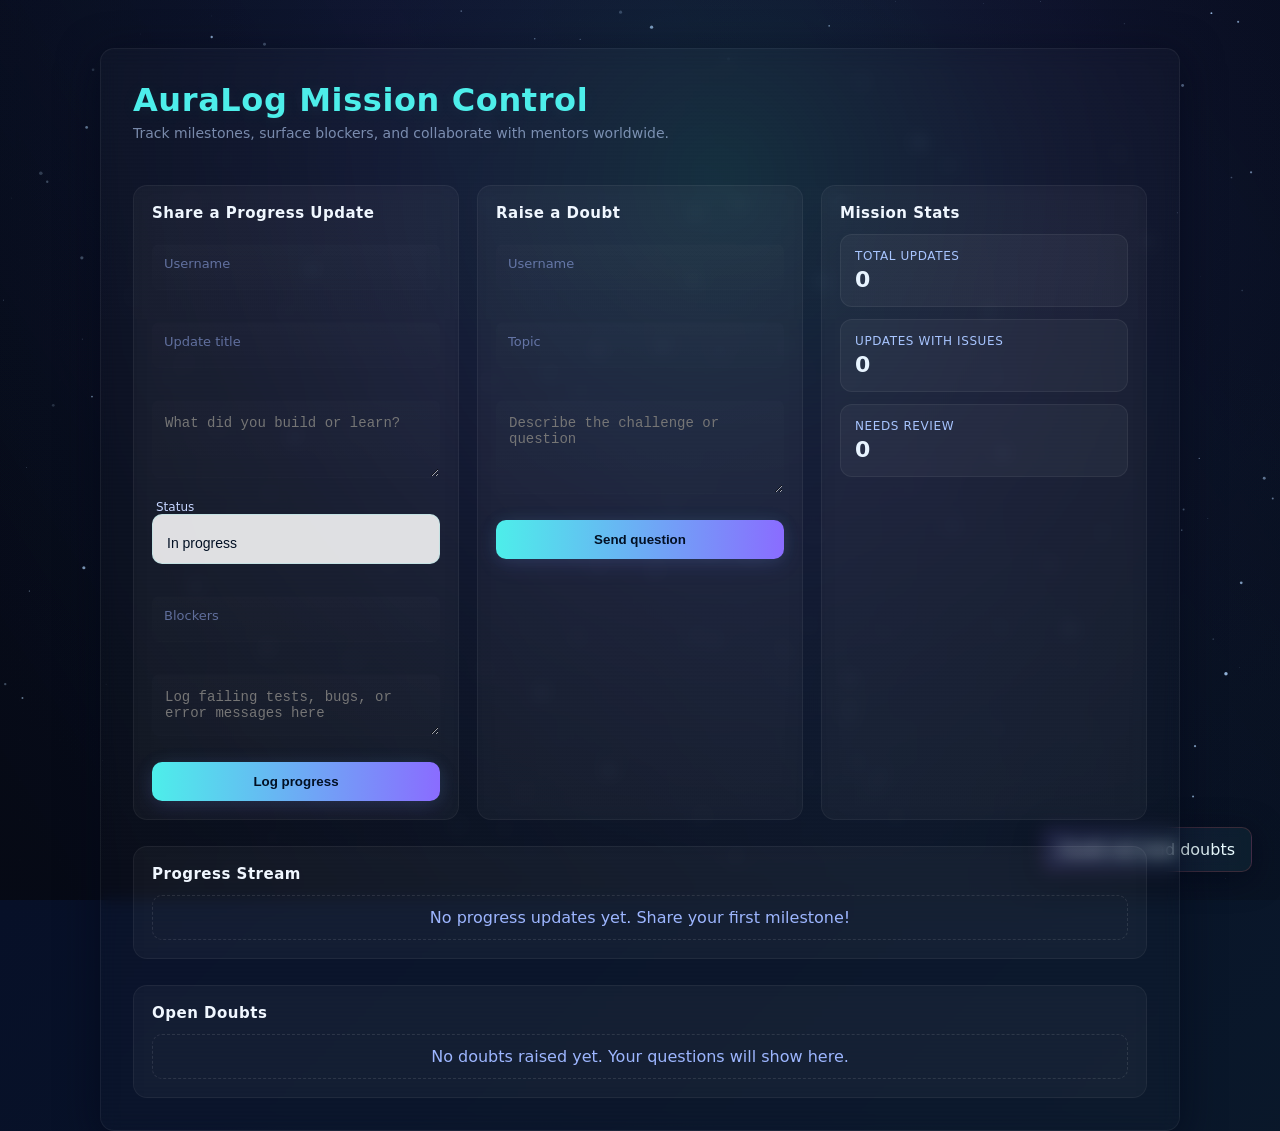
==== dashboard.html @ 6a3b9b55 "Initial commit" ====
<!doctype html>
<html lang="en">
  <head>
  <meta charset="utf-8" />
  <meta name="viewport" content="width=device-width,initial-scale=1" />
  <meta name="application-name" content="AuraLog" />
  <meta name="description" content="AuraLog Mission Control keeps global teams aligned with live progress tracking, blockers, and doubt resolution." />
  <meta name="keywords" content="AuraLog, mission control, project tracker, team dashboard, progress updates" />
  <link rel="canonical" href="https://auralog.com/dashboard" />
  <meta property="og:title" content="AuraLog Mission Control" />
  <meta property="og:description" content="AuraLog Mission Control keeps global teams aligned with live progress, blockers, and doubts." />
  <meta property="og:type" content="website" />
  <meta property="og:url" content="https://auralog.com/dashboard" />
  <meta property="og:image" content="https://auralog.com/static/auralog-og.png" />
  <meta name="twitter:card" content="summary_large_image" />
  <meta name="twitter:title" content="AuraLog Mission Control" />
  <meta name="twitter:description" content="AuraLog keeps global teams in sync with live progress tracking and doubt resolution." />
  <meta name="twitter:image" content="https://auralog.com/static/auralog-og.png" />
  <title>AuraLog Mission Control</title>
    <link rel="stylesheet" href="static/css/style.css">
  </head>
  <body class="dashboard-page">
    <div class="bg">
      <canvas id="nebula"></canvas>
      <div class="grid"></div>
    </div>

    <main class="card dashboard">
      <header class="card-header">
        <h1>AuraLog Mission Control</h1>
        <p class="subtitle">Track milestones, surface blockers, and collaborate with mentors worldwide.</p>
      </header>

      <section class="dashboard-grid">
        <section class="panel">
          <h2>Share a Progress Update</h2>
          <form id="progressForm" autocomplete="off">
            <div class="row">
              <label class="field">
                <input name="username" type="text" placeholder=" " required />
                <span class="label">Username</span>
                <span class="bar"></span>
              </label>
              <label class="field">
                <input name="title" type="text" placeholder=" " required />
                <span class="label">Update title</span>
                <span class="bar"></span>
              </label>
            </div>
            <label class="field wide">
              <textarea name="summary" rows="3" placeholder="What did you build or learn?" required></textarea>
            </label>
            <div class="row">
              <label class="field">
                <select name="status">
                  <option value="in-progress">In progress</option>
                  <option value="needs-review">Needs review</option>
                  <option value="blocked">Blocked</option>
                  <option value="complete">Complete</option>
                </select>
                <span class="label small">Status</span>
              </label>
              <label class="field">
                <input name="blockers" type="text" placeholder=" " />
                <span class="label">Blockers</span>
                <span class="bar"></span>
              </label>
            </div>
            <label class="field wide">
              <textarea name="errors" rows="2" placeholder="Log failing tests, bugs, or error messages here"></textarea>
            </label>
            <button type="submit" class="btn-neon">Log progress</button>
          </form>
        </section>

        <section class="panel">
          <h2>Raise a Doubt</h2>
          <form id="doubtForm" autocomplete="off">
            <label class="field wide">
              <input name="username" type="text" placeholder=" " required />
              <span class="label">Username</span>
              <span class="bar"></span>
            </label>
            <label class="field wide">
              <input name="topic" type="text" placeholder=" " required />
              <span class="label">Topic</span>
              <span class="bar"></span>
            </label>
            <label class="field wide">
              <textarea name="question" rows="4" placeholder="Describe the challenge or question" required></textarea>
            </label>
            <button type="submit" class="btn-neon">Send question</button>
          </form>
        </section>

        <section class="panel">
          <h2>Mission Stats</h2>
          <div id="progressStats" class="stats-grid"></div>
        </section>
      </section>

      <section class="panel">
        <h2>Progress Stream</h2>
        <div id="progressFeed" class="feed"></div>
      </section>

      <section class="panel">
        <h2>Open Doubts</h2>
        <div id="doubtFeed" class="feed"></div>
      </section>
    </main>

    <div id="dashToast" class="toast hidden"></div>

    <script src="static/js/app.js"></script>
    <script src="static/js/dashboard.js"></script>
  </body>
</html>
---- static/css/style.css ----
/* AuraLog neon + glass style */
:root{
  --bg1:#071028;
  --bg2:#0b1b2b;
  --neon:#4deeea;
  --accent:#8a6cff;
  --glass: rgba(255,255,255,0.06);
  --glass-2: rgba(255,255,255,0.03);
}
*{box-sizing:border-box}
html,body{height:100%;margin:0;font-family:Inter,ui-sans-serif,system-ui,-apple-system,"Segoe UI",Roboto,'Helvetica Neue',Arial}
body{
  background:linear-gradient(135deg,var(--bg1),var(--bg2));
  color:#dbeafe;
  display:flex;align-items:center;justify-content:center;padding:40px;
  overflow:hidden
}
body.dashboard-page{justify-content:flex-start;align-items:flex-start;overflow:auto;padding:48px 32px;min-height:100vh}
.dashboard-page .card{margin:auto}
#animated-gradient{
  position:fixed;inset:0;z-index:0;pointer-events:none;mix-blend-mode:screen;opacity:0.7;
  background: radial-gradient(ellipse at 20% 20%, rgba(138,108,255,0.12), transparent 10%), radial-gradient(ellipse at 80% 75%, rgba(78,238,234,0.08), transparent 10%);
  animation: gradientShift 12s linear infinite;
}
.bg{position:fixed;inset:0;z-index:0;pointer-events:none}
#nebula{width:100%;height:100%;display:block}
.grid{position:absolute;inset:0;background-image:radial-gradient(rgba(255,255,255,0.02) 1px, transparent 1px);background-size:40px 40px;mix-blend-mode:overlay;opacity:0.12}

.card{position:relative;z-index:2;backdrop-filter: blur(8px);background:linear-gradient(180deg,rgba(255,255,255,0.02),rgba(255,255,255,0.01));border:1px solid rgba(255,255,255,0.06);padding:28px;border-radius:14px;max-width:820px;width:100%;box-shadow:0 10px 40px rgba(2,6,23,0.6)}
.card{transition:transform .18s ease, box-shadow .18s ease}
.card.tilt{transform: perspective(900px) rotateX(var(--rx,0deg)) rotateY(var(--ry,0deg)) translateZ(6px); box-shadow: 0 24px 60px rgba(6,10,30,0.7)}
.card-header{margin-bottom:18px}
.card-header h1{margin:0;font-size:28px;letter-spacing:0.6px;color:var(--neon);text-shadow:0 2px 18px rgba(78,238,234,0.07)}
.subtitle{margin:6px 0 0;color:#bcd6ff9a;font-size:13px}

.form{display:block}
.row{display:flex;gap:12px}
.field{position:relative;flex:1;margin:10px 0}
.field.wide{width:100%}
.field input,.field textarea,.field select{width:100%;padding:14px 12px;border-radius:8px;border:1px solid transparent;background:linear-gradient(180deg,rgba(255,255,255,0.01),rgba(255,255,255,0.005));color:inherit;outline:none;font-size:14px}
.field select{appearance:none;padding:20px 14px 12px;border:1px solid rgba(78,238,234,0.18);background:#ffffffdd;color:#021024;border-radius:10px;transition:box-shadow .2s ease,border-color .2s ease;padding-right:40px}
.field select:focus{background:#fff;border-color:rgba(138,108,255,0.55);box-shadow:0 0 0 3px rgba(138,108,255,0.18);color:#021024}
.field select option{color:#021024;background:#fff}
.field .label.small{top:-14px;left:4px;font-size:12px;color:#c6d5ff;transform:none}
.field .label{position:absolute;left:12px;top:12px;pointer-events:none;transform-origin:left top;transition:all .18s cubic-bezier(.2,.9,.2,1);color:#9fb6ff86;font-size:13px}
.field input:focus+.label,.field input:not(:placeholder-shown)+.label,.field textarea:focus+.label,.field textarea:not(:placeholder-shown)+.label{transform:translateY(-18px) scale(.86);color:var(--accent)}
.field .bar{position:absolute;left:0;right:0;bottom:6px;height:2px;background:linear-gradient(90deg,var(--neon),var(--accent));opacity:0;transform:scaleX(0);transition:all .28s}
.field input:focus~.bar,.field textarea:focus~.bar{opacity:1;transform:scaleX(1)}

.checkbox{display:flex;gap:10px;align-items:center;color:#bcd6ffb3}
.checkbox-group{display:flex;flex-direction:column;gap:6px}
.actions{display:flex;align-items:flex-start;justify-content:space-between;margin-top:12px;gap:18px}
.actions .btn-neon{min-width:138px;margin-left:auto}
.btn-neon{background:linear-gradient(90deg,var(--neon),var(--accent));border:none;color:#021024;padding:12px 18px;border-radius:10px;font-weight:600;cursor:pointer;box-shadow:0 6px 22px rgba(138,108,255,0.12),0 0 18px rgba(78,238,234,0.08);transition:transform .12s ease}
.btn-neon:active{transform:translateY(1px)}

.btn-outline{background:transparent;border:1px solid rgba(138,108,255,0.5);color:#dbeafe;padding:10px 18px;border-radius:10px;font-weight:500;cursor:pointer;transition:all .18s;box-shadow:0 0 0 rgba(138,108,255,0)}
.btn-outline:hover{border-color:var(--neon);box-shadow:0 0 16px rgba(78,238,234,0.18)}
.btn-outline:active{transform:translateY(1px)}

.login-panel{margin-top:32px;padding-top:26px;border-top:1px solid rgba(255,255,255,0.04)}
.login-panel h2{margin:0 0 6px;font-size:18px;color:#e8f4ff}
.login-copy{margin:0 0 18px;color:#a8c5ff;font-size:13px}
.login-form{display:flex;flex-direction:column;gap:12px}
.login-actions{display:flex;align-items:center;justify-content:space-between;gap:16px}


/* ripple */
.btn-neon{position:relative;overflow:hidden}
.btn-neon .ripple{position:absolute;border-radius:50%;transform:scale(0);background:rgba(255,255,255,0.18);pointer-events:none}

.toast{position:fixed;right:28px;bottom:28px;padding:12px 16px;border-radius:10px;background:linear-gradient(90deg,rgba(138,108,255,0.12),rgba(78,238,234,0.06));backdrop-filter: blur(6px);color:#eafcff;border:1px solid rgba(255,255,255,0.04);box-shadow:0 6px 30px rgba(2,6,23,0.6)}
.hidden{display:none}

@media (max-width:720px){
  .row{flex-direction:column}
  .card{padding:18px;border-radius:12px}
  .actions{flex-direction:column-reverse;align-items:stretch}
  .actions .btn-neon{width:100%}
  .login-actions{flex-direction:column;align-items:stretch}
  .login-actions .btn-outline{width:100%}
}

/* small neon pulse animation */
@keyframes pulse{
  0%{filter:drop-shadow(0 0 6px rgba(78,238,234,0.14))}
  50%{filter:drop-shadow(0 0 18px rgba(78,238,234,0.18))}
  100%{filter:drop-shadow(0 0 6px rgba(78,238,234,0.14))}
}
.btn-neon{animation: pulse 3s ease-in-out infinite}

@keyframes gradientShift{
  0%{background-position:0% 0%}
  50%{background-position:100% 100%}
  100%{background-position:0% 0%}
}

/* subtle scanline overlay */
.card::after{content:'';position:absolute;inset:0;border-radius:14px;background-image:linear-gradient(rgba(255,255,255,0.01) 50%, rgba(255,255,255,0) 50%);background-size:100% 4px;opacity:0.06;pointer-events:none;mix-blend-mode:overlay}

/* dashboard layout */
.dashboard{max-width:1080px;width:100%;padding:32px;display:flex;flex-direction:column;gap:26px}
.dashboard .card-header h1{font-size:32px}
.dashboard .subtitle{font-size:14px}
.dashboard-grid{display:grid;grid-template-columns:repeat(auto-fit,minmax(280px,1fr));gap:18px}
.panel{background:var(--glass-2);border:1px solid rgba(255,255,255,0.05);border-radius:14px;padding:18px;backdrop-filter:blur(12px);position:relative;overflow:hidden}
.panel h2{margin:0 0 12px;font-size:15px;letter-spacing:0.5px;color:#f0f7ff}
.panel form{display:flex;flex-direction:column;gap:12px}
.panel form .row{flex-wrap:wrap}
.panel form .row .field{min-width:220px}
.feed{display:flex;flex-direction:column;gap:12px;margin-top:4px}
.feed-empty{padding:12px;border:1px dashed rgba(255,255,255,0.1);border-radius:10px;color:#9db6ff;text-align:center}
.progress-item{padding:0;border:none;background:rgba(6,18,40,0.4);border-radius:12px;box-shadow:0 12px 30px rgba(5,14,30,0.35);overflow:hidden}
.progress-item header{display:flex;justify-content:space-between;align-items:flex-start;padding:16px 18px 0}
.progress-item h3{margin:0;font-size:16px;color:#e6f2ff}
.progress-item time{font-size:12px;color:#7fa4ff}
.progress-item p{margin:10px 18px;color:#c8dcff;font-size:14px;line-height:1.5}
.progress-item .meta{display:flex;gap:12px;padding:0 18px 16px;flex-wrap:wrap}
.status-pill{display:inline-flex;align-items:center;gap:6px;padding:4px 12px;border-radius:999px;font-size:11px;text-transform:uppercase;letter-spacing:0.6px;background:rgba(78,238,234,0.15);color:var(--neon)}
.status-pill[data-state="needs-review"]{background:rgba(255,211,102,0.18);color:#ffe79a}
.status-pill[data-state="blocked"]{background:rgba(255,104,104,0.2);color:#ffb0b0}
.status-pill[data-state="complete"]{background:rgba(111,255,191,0.2);color:#9dffd6}
.issue-chip{padding:4px 10px;border-radius:999px;background:rgba(255,104,104,0.18);color:#ffb0b0;font-size:11px;letter-spacing:0.4px}
.stats-grid{display:grid;grid-template-columns:repeat(auto-fit,minmax(160px,1fr));gap:12px;margin-top:8px}
.stat-card{padding:14px;border-radius:12px;background:rgba(255,255,255,0.04);border:1px solid rgba(255,255,255,0.06)}
.stat-card .label{color:#a8c5ff;font-size:12px;text-transform:uppercase;letter-spacing:0.6px}
.stat-card .value{font-size:22px;font-weight:600;color:#e8f4ff;margin-top:4px}
.doubt-item{background:rgba(20,24,40,0.5);border-radius:12px;padding:16px;border:1px solid rgba(255,255,255,0.05);box-shadow:0 12px 30px rgba(5,14,30,0.35)}
.doubt-item h3{margin:0 0 6px;font-size:15px;color:#f1f6ff}
.doubt-item p{margin:0;color:#c7d8ff;font-size:14px;line-height:1.5}
.doubt-item footer{margin-top:10px;display:flex;justify-content:space-between;align-items:center;font-size:12px;color:#89a7ff}
.doubt-item .status-pill{font-size:10px}
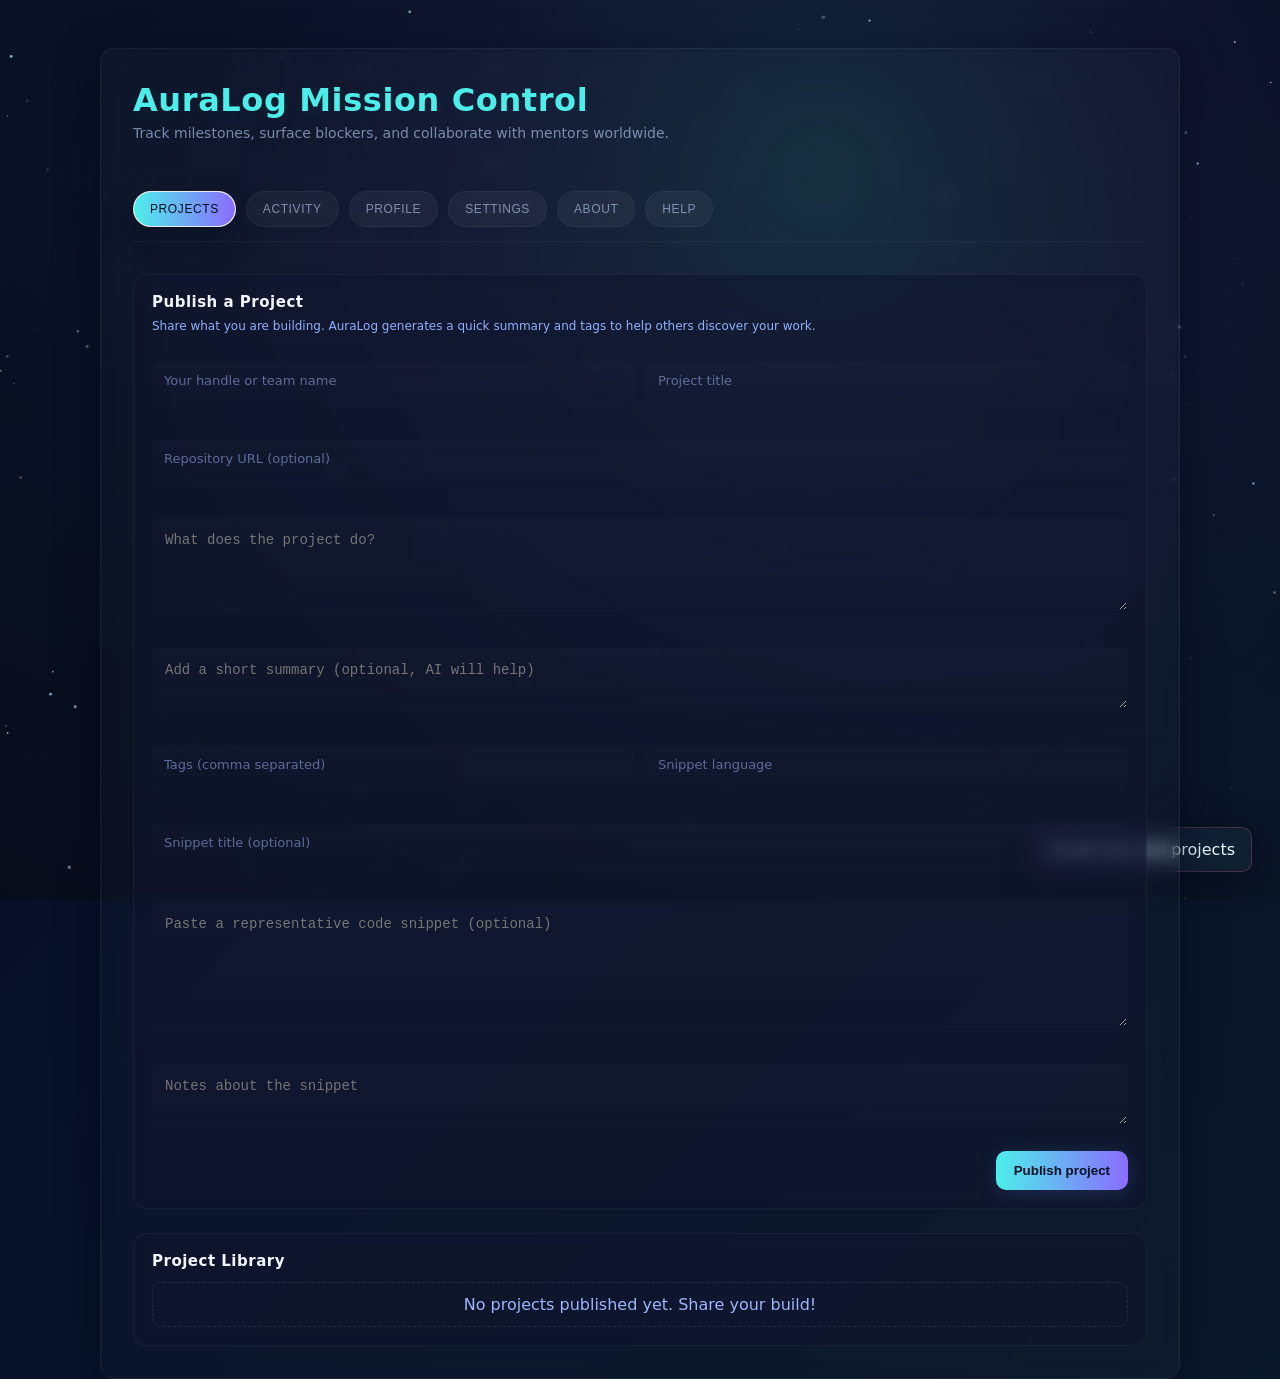
==== commit 424fa8b5: "YOur message" ====
--- a/dashboard.html
+++ b/dashboard.html
@@ -25,88 +25,302 @@
       <div class="grid"></div>
     </div>
 
-    <main class="card dashboard">
+    <main class="card dashboard" data-section="projects">
       <header class="card-header">
         <h1>AuraLog Mission Control</h1>
         <p class="subtitle">Track milestones, surface blockers, and collaborate with mentors worldwide.</p>
       </header>
 
-      <section class="dashboard-grid">
-        <section class="panel">
-          <h2>Share a Progress Update</h2>
-          <form id="progressForm" autocomplete="off">
-            <div class="row">
-              <label class="field">
+      <nav class="dashboard-tabs">
+        <button class="dashboard-tab active" type="button" data-target="projects">Projects</button>
+        <button class="dashboard-tab" type="button" data-target="activity">Activity</button>
+        <button class="dashboard-tab" type="button" data-target="profile">Profile</button>
+        <button class="dashboard-tab" type="button" data-target="settings">Settings</button>
+        <button class="dashboard-tab" type="button" data-target="about">About</button>
+        <button class="dashboard-tab" type="button" data-target="help">Help</button>
+      </nav>
+
+      <section class="deck-section is-active" data-section="projects">
+        <section class="panel project-panel">
+          <h2>Publish a Project</h2>
+          <p class="panel-help">Share what you are building. AuraLog generates a quick summary and tags to help others discover your work.</p>
+          <form id="projectForm" autocomplete="off">
+            <div class="row">
+              <label class="field">
+                <input name="owner" type="text" placeholder=" " required />
+                <span class="label">Your handle or team name</span>
+                <span class="bar"></span>
+              </label>
+              <label class="field">
+                <input name="title" type="text" placeholder=" " required />
+                <span class="label">Project title</span>
+                <span class="bar"></span>
+              </label>
+            </div>
+            <label class="field wide">
+              <input name="repo_url" type="url" placeholder=" " />
+              <span class="label">Repository URL (optional)</span>
+              <span class="bar"></span>
+            </label>
+            <label class="field wide">
+              <textarea name="description" rows="4" placeholder="What does the project do?" required></textarea>
+            </label>
+            <label class="field wide">
+              <textarea name="summary" rows="2" placeholder="Add a short summary (optional, AI will help)"></textarea>
+            </label>
+            <div class="row">
+              <label class="field">
+                <input name="tags" type="text" placeholder=" " />
+                <span class="label">Tags (comma separated)</span>
+                <span class="bar"></span>
+              </label>
+              <label class="field">
+                <input name="language" type="text" placeholder=" " />
+                <span class="label">Snippet language</span>
+                <span class="bar"></span>
+              </label>
+            </div>
+            <label class="field wide">
+              <input name="snippet_title" type="text" placeholder=" " />
+              <span class="label">Snippet title (optional)</span>
+              <span class="bar"></span>
+            </label>
+            <label class="field wide">
+              <textarea name="code" rows="6" placeholder="Paste a representative code snippet (optional)"></textarea>
+            </label>
+            <label class="field wide">
+              <textarea name="snippet_notes" rows="2" placeholder="Notes about the snippet"></textarea>
+            </label>
+            <button type="submit" class="btn-neon">Publish project</button>
+          </form>
+        </section>
+
+        <section class="panel">
+          <h2>Project Library</h2>
+          <div id="projectFeed" class="feed project-feed"></div>
+        </section>
+      </section>
+
+      <section class="deck-section" data-section="activity">
+        <div class="dashboard-grid">
+          <section class="panel">
+            <h2>Share a Progress Update</h2>
+            <form id="progressForm" autocomplete="off">
+              <div class="row">
+                <label class="field">
+                  <input name="username" type="text" placeholder=" " required />
+                  <span class="label">Username</span>
+                  <span class="bar"></span>
+                </label>
+                <label class="field">
+                  <input name="title" type="text" placeholder=" " required />
+                  <span class="label">Update title</span>
+                  <span class="bar"></span>
+                </label>
+              </div>
+              <label class="field wide">
+                <textarea name="summary" rows="3" placeholder="What did you build or learn?" required></textarea>
+              </label>
+              <div class="row">
+                <label class="field">
+                  <select name="status">
+                    <option value="in-progress">In progress</option>
+                    <option value="needs-review">Needs review</option>
+                    <option value="blocked">Blocked</option>
+                    <option value="complete">Complete</option>
+                  </select>
+                  <span class="label small">Status</span>
+                </label>
+                <label class="field">
+                  <input name="blockers" type="text" placeholder=" " />
+                  <span class="label">Blockers</span>
+                  <span class="bar"></span>
+                </label>
+              </div>
+              <label class="field wide">
+                <textarea name="errors" rows="2" placeholder="Log failing tests, bugs, or error messages here"></textarea>
+              </label>
+              <button type="submit" class="btn-neon">Log progress</button>
+            </form>
+          </section>
+
+          <section class="panel">
+            <h2>Raise a Doubt</h2>
+            <form id="doubtForm" autocomplete="off">
+              <label class="field wide">
                 <input name="username" type="text" placeholder=" " required />
                 <span class="label">Username</span>
                 <span class="bar"></span>
               </label>
-              <label class="field">
-                <input name="title" type="text" placeholder=" " required />
-                <span class="label">Update title</span>
-                <span class="bar"></span>
-              </label>
-            </div>
-            <label class="field wide">
-              <textarea name="summary" rows="3" placeholder="What did you build or learn?" required></textarea>
-            </label>
-            <div class="row">
-              <label class="field">
-                <select name="status">
-                  <option value="in-progress">In progress</option>
-                  <option value="needs-review">Needs review</option>
-                  <option value="blocked">Blocked</option>
-                  <option value="complete">Complete</option>
+              <label class="field wide">
+                <input name="topic" type="text" placeholder=" " required />
+                <span class="label">Topic</span>
+                <span class="bar"></span>
+              </label>
+              <label class="field wide">
+                <textarea name="question" rows="4" placeholder="Describe the challenge or question" required></textarea>
+              </label>
+              <button type="submit" class="btn-neon">Send question</button>
+            </form>
+          </section>
+
+          <section class="panel">
+            <h2>Mission Stats</h2>
+            <div id="progressStats" class="stats-grid"></div>
+          </section>
+        </div>
+
+        <section class="panel">
+          <h2>Progress Stream</h2>
+          <div id="progressFeed" class="feed"></div>
+        </section>
+
+        <section class="panel">
+          <h2>Open Doubts</h2>
+          <div id="doubtFeed" class="feed"></div>
+        </section>
+      </section>
+
+      <section class="deck-section" data-section="profile">
+        <section class="panel">
+          <h2>Your Profile</h2>
+          <p class="panel-help">Edit a lightweight public profile. Save to sync details locally and, if registered, with the AuraLog service.</p>
+          <p class="panel-help" id="profileTokenHint"></p>
+          <form id="profileForm" autocomplete="off">
+            <div class="row">
+              <label class="field">
+                <input name="username" type="text" placeholder=" " readonly />
+                <span class="label">Your handle</span>
+                <span class="bar"></span>
+              </label>
+              <label class="field">
+                <input name="fullName" type="text" placeholder=" " />
+                <span class="label">Full name</span>
+                <span class="bar"></span>
+              </label>
+            </div>
+            <label class="field wide">
+              <textarea name="bio" rows="3" placeholder="A short bio"></textarea>
+            </label>
+            <div class="row">
+              <label class="field">
+                <input name="avatar" type="url" placeholder=" " />
+                <span class="label">Avatar URL</span>
+                <span class="bar"></span>
+              </label>
+              <label class="field">
+                <input name="github" type="url" placeholder=" " />
+                <span class="label">GitHub</span>
+                <span class="bar"></span>
+              </label>
+            </div>
+            <div class="row">
+              <label class="field">
+                <input name="linkedin" type="url" placeholder=" " />
+                <span class="label">LinkedIn</span>
+                <span class="bar"></span>
+              </label>
+              <label class="field">
+                <input name="website" type="url" placeholder=" " />
+                <span class="label">Website</span>
+                <span class="bar"></span>
+              </label>
+            </div>
+            <div class="row">
+              <button type="submit" class="btn-neon">Save profile details</button>
+            </div>
+          </form>
+        </section>
+      </section>
+
+      <section class="deck-section" data-section="settings">
+        <section class="panel">
+          <h2>Preferences &amp; Notifications</h2>
+          <p class="panel-help">Choose how AuraLog looks and what updates ping you on this device.</p>
+          <form id="settingsForm" autocomplete="off">
+            <div class="row">
+              <label class="field small">
+                <select name="theme">
+                  <option value="default">Default</option>
+                  <option value="dark">Dark</option>
+                  <option value="neon">Neon</option>
+                  <option value="aurora">Aurora</option>
+                  <option value="void">Void</option>
+                  <option value="sunset">Sunset</option>
                 </select>
-                <span class="label small">Status</span>
-              </label>
-              <label class="field">
-                <input name="blockers" type="text" placeholder=" " />
-                <span class="label">Blockers</span>
-                <span class="bar"></span>
-              </label>
-            </div>
-            <label class="field wide">
-              <textarea name="errors" rows="2" placeholder="Log failing tests, bugs, or error messages here"></textarea>
-            </label>
-            <button type="submit" class="btn-neon">Log progress</button>
+                <span class="label small">Theme</span>
+              </label>
+              <label class="field small">
+                <select name="code_theme">
+                  <option value="monokai">Monokai</option>
+                  <option value="github">GitHub</option>
+                  <option value="dracula">Dracula</option>
+                </select>
+                <span class="label small">Code theme</span>
+              </label>
+            </div>
+            <div class="checkbox-grid">
+              <label class="checkbox">
+                <input name="public_profile" type="checkbox" />
+                <span>Public profile page</span>
+              </label>
+              <label class="checkbox">
+                <input name="email_visible" type="checkbox" />
+                <span>Show email publicly</span>
+              </label>
+            </div>
+            <div class="notify-group">
+              <span class="notify-title">Notifications</span>
+              <div class="notify-options">
+                <label class="checkbox">
+                  <input name="notify_progress" type="checkbox" />
+                  <span>Progress digests</span>
+                </label>
+                <label class="checkbox">
+                  <input name="notify_projects" type="checkbox" />
+                  <span>New projects</span>
+                </label>
+                <label class="checkbox">
+                  <input name="notify_doubts" type="checkbox" />
+                  <span>Doubt replies</span>
+                </label>
+              </div>
+            </div>
+            <div class="row">
+              <button type="submit" class="btn-neon">Save preferences</button>
+            </div>
           </form>
         </section>
-
-        <section class="panel">
-          <h2>Raise a Doubt</h2>
-          <form id="doubtForm" autocomplete="off">
-            <label class="field wide">
-              <input name="username" type="text" placeholder=" " required />
-              <span class="label">Username</span>
-              <span class="bar"></span>
-            </label>
-            <label class="field wide">
-              <input name="topic" type="text" placeholder=" " required />
-              <span class="label">Topic</span>
-              <span class="bar"></span>
-            </label>
-            <label class="field wide">
-              <textarea name="question" rows="4" placeholder="Describe the challenge or question" required></textarea>
-            </label>
-            <button type="submit" class="btn-neon">Send question</button>
-          </form>
-        </section>
-
-        <section class="panel">
-          <h2>Mission Stats</h2>
-          <div id="progressStats" class="stats-grid"></div>
-        </section>
-      </section>
-
-      <section class="panel">
-        <h2>Progress Stream</h2>
-        <div id="progressFeed" class="feed"></div>
-      </section>
-
-      <section class="panel">
-        <h2>Open Doubts</h2>
-        <div id="doubtFeed" class="feed"></div>
+      </section>
+
+      <section class="deck-section" data-section="about">
+        <section class="panel">
+          <h2>About AuraLog</h2>
+          <p class="panel-help">AuraLog blends registration, project tracking, and mentor collaboration into one nebula-inspired workspace.</p>
+          <p>Inside Mission Control you can:</p>
+          <ul class="info-list">
+            <li>Publish projects with AI-backed summaries and snippet highlights.</li>
+            <li>Log daily progress, blockers, and errors so mentors spot patterns fast.</li>
+            <li>Surface doubts and review threaded responses from peers or AuraLog AI.</li>
+            <li>Curate a lightweight profile that travels with your device token.</li>
+          </ul>
+          <p>Every panel is tuned for low-friction updates so your team stays future-ready.</p>
+        </section>
+      </section>
+
+      <section class="deck-section" data-section="help">
+        <section class="panel">
+          <h2>Need Help?</h2>
+          <p class="panel-help">Quick tips for staying in sync and unlocking the full dashboard.</p>
+          <ol class="info-list">
+            <li>Use the Projects tab to share builds; attach at least one snippet for richer AI context.</li>
+            <li>Drop progress updates daily — blockers flagged here fuel mentor outreach.</li>
+            <li>Hold on to the device token shown in Profile; it authenticates future edits.</li>
+            <li>Switch themes under Settings to match your workspace lighting and mood.</li>
+            <li>If something misbehaves, ping <a href="mailto:support@auralog.com">support@auralog.com</a> with steps to reproduce.</li>
+          </ol>
+          <p>Still unsure? Toggle back to the About tab or explore the README for deployment and API docs.</p>
+        </section>
       </section>
     </main>
 
--- a/static/css/style.css
+++ b/static/css/style.css
@@ -6,12 +6,185 @@
   --accent:#8a6cff;
   --glass: rgba(255,255,255,0.06);
   --glass-2: rgba(255,255,255,0.03);
+  --text-primary:#dbeafe;
+  --text-muted:#bcd6ff9a;
+  --headline:#f0f7ff;
+  --panel-border:rgba(255,255,255,0.05);
+  --panel-bg:rgba(14,20,44,0.58);
+  --project-card-bg:rgba(12,20,42,0.6);
+  --project-card-border:rgba(78,238,234,0.08);
+  --project-summary-bg:rgba(138,108,255,0.08);
+  --project-summary-color:#dcd8ff;
+  --snippet-bg:rgba(5,12,30,0.78);
+  --snippet-border:rgba(255,255,255,0.04);
+  --snippet-color:#f8ffff;
+  --feed-card-bg:rgba(6,18,40,0.4);
+  --feed-card-text:#c8dcff;
+  --doubt-card-bg:rgba(20,24,40,0.5);
+  --doubt-card-text:#c7d8ff;
+  --toast-bg:linear-gradient(90deg,rgba(138,108,255,0.12),rgba(78,238,234,0.06));
+}
+
+body.theme-default{
+  --bg1:#071028;
+  --bg2:#0b1b2b;
+  --neon:#4deeea;
+  --accent:#8a6cff;
+  --glass: rgba(255,255,255,0.06);
+  --glass-2: rgba(255,255,255,0.03);
+  --text-primary:#dbeafe;
+  --text-muted:#bcd6ff9a;
+  --headline:#f0f7ff;
+  --panel-border:rgba(255,255,255,0.05);
+  --panel-bg:rgba(14,20,44,0.58);
+  --project-card-bg:rgba(12,20,42,0.6);
+  --project-card-border:rgba(78,238,234,0.08);
+  --project-summary-bg:rgba(138,108,255,0.08);
+  --project-summary-color:#dcd8ff;
+  --snippet-bg:rgba(5,12,30,0.78);
+  --snippet-border:rgba(255,255,255,0.04);
+  --snippet-color:#f8ffff;
+  --feed-card-bg:rgba(6,18,40,0.4);
+  --feed-card-text:#c8dcff;
+  --doubt-card-bg:rgba(20,24,40,0.5);
+  --doubt-card-text:#c7d8ff;
+  --toast-bg:linear-gradient(90deg,rgba(138,108,255,0.12),rgba(78,238,234,0.06));
+}
+
+body.theme-dark{
+  --bg1:#05070f;
+  --bg2:#04040a;
+  --neon:#5eead4;
+  --accent:#38bdf8;
+  --glass: rgba(255,255,255,0.05);
+  --glass-2: rgba(255,255,255,0.02);
+  --text-primary:#e2e8f0;
+  --text-muted:#94a3b8;
+  --headline:#f8fafc;
+  --panel-border:rgba(94,234,212,0.18);
+  --panel-bg:rgba(11,17,30,0.72);
+  --project-card-bg:rgba(9,15,26,0.78);
+  --project-card-border:rgba(94,234,212,0.2);
+  --project-summary-bg:rgba(56,189,248,0.12);
+  --project-summary-color:#c1f1ff;
+  --snippet-bg:rgba(8,13,24,0.94);
+  --snippet-border:rgba(94,234,212,0.25);
+  --snippet-color:#e2e8f0;
+  --feed-card-bg:rgba(7,12,22,0.76);
+  --feed-card-text:#d1e4ff;
+  --doubt-card-bg:rgba(7,12,22,0.76);
+  --doubt-card-text:#cbd5f5;
+  --toast-bg:linear-gradient(90deg,rgba(94,234,212,0.12),rgba(56,189,248,0.08));
+}
+
+body.theme-neon{
+  --bg1:#1b0052;
+  --bg2:#001f5e;
+  --neon:#ff67f9;
+  --accent:#7cfdf0;
+  --glass: rgba(255,255,255,0.08);
+  --glass-2: rgba(255,255,255,0.04);
+  --text-primary:#f7e9ff;
+  --text-muted:#d2b8ff;
+  --headline:#fff0ff;
+  --panel-border:rgba(255,103,249,0.22);
+  --panel-bg:rgba(28,14,66,0.6);
+  --project-card-bg:rgba(31,5,72,0.72);
+  --project-card-border:rgba(255,103,249,0.25);
+  --project-summary-bg:rgba(255,103,249,0.12);
+  --project-summary-color:#ffe7ff;
+  --snippet-bg:rgba(9,7,28,0.9);
+  --snippet-border:rgba(255,103,249,0.2);
+  --snippet-color:#fdf5ff;
+  --feed-card-bg:rgba(16,9,48,0.7);
+  --feed-card-text:#f0dcff;
+  --doubt-card-bg:rgba(16,9,48,0.7);
+  --doubt-card-text:#f0dcff;
+  --toast-bg:linear-gradient(90deg,rgba(255,103,249,0.18),rgba(124,253,240,0.12));
+}
+
+body.theme-aurora{
+  --bg1:#02121f;
+  --bg2:#042d3f;
+  --neon:#5de1ff;
+  --accent:#8cff8c;
+  --glass: rgba(255,255,255,0.05);
+  --glass-2: rgba(255,255,255,0.025);
+  --text-primary:#e4f9ff;
+  --text-muted:#a6d8ff;
+  --headline:#f5feff;
+  --panel-border:rgba(93,225,255,0.2);
+  --panel-bg:rgba(6,28,42,0.62);
+  --project-card-bg:rgba(6,36,51,0.68);
+  --project-card-border:rgba(93,225,255,0.22);
+  --project-summary-bg:rgba(140,255,140,0.12);
+  --project-summary-color:#d9ffe3;
+  --snippet-bg:rgba(3,22,32,0.86);
+  --snippet-border:rgba(93,225,255,0.22);
+  --snippet-color:#eafcff;
+  --feed-card-bg:rgba(4,24,36,0.62);
+  --feed-card-text:#daf3ff;
+  --doubt-card-bg:rgba(4,24,36,0.62);
+  --doubt-card-text:#c7f7ff;
+  --toast-bg:linear-gradient(90deg,rgba(93,225,255,0.18),rgba(140,255,140,0.12));
+}
+
+body.theme-void{
+  --bg1:#010005;
+  --bg2:#0b001f;
+  --neon:#9f7bff;
+  --accent:#ff5fbf;
+  --glass: rgba(255,255,255,0.045);
+  --glass-2: rgba(255,255,255,0.02);
+  --text-primary:#f1e9ff;
+  --text-muted:#c9b7ff;
+  --headline:#ffffff;
+  --panel-border:rgba(159,123,255,0.24);
+  --panel-bg:rgba(12,4,32,0.7);
+  --project-card-bg:rgba(16,6,44,0.76);
+  --project-card-border:rgba(159,123,255,0.28);
+  --project-summary-bg:rgba(255,95,191,0.12);
+  --project-summary-color:#ffd6f1;
+  --snippet-bg:rgba(10,4,26,0.92);
+  --snippet-border:rgba(159,123,255,0.24);
+  --snippet-color:#fff0ff;
+  --feed-card-bg:rgba(12,4,36,0.78);
+  --feed-card-text:#f4e9ff;
+  --doubt-card-bg:rgba(12,4,36,0.78);
+  --doubt-card-text:#f4e9ff;
+  --toast-bg:linear-gradient(90deg,rgba(159,123,255,0.22),rgba(255,95,191,0.14));
+}
+
+body.theme-sunset{
+  --bg1:#2e0a1f;
+  --bg2:#061c32;
+  --neon:#ffaf5f;
+  --accent:#ff5fa8;
+  --glass: rgba(255,255,255,0.05);
+  --glass-2: rgba(255,255,255,0.02);
+  --text-primary:#fff3eb;
+  --text-muted:#ffcfba;
+  --headline:#fff8f2;
+  --panel-border:rgba(255,175,95,0.2);
+  --panel-bg:rgba(40,14,44,0.7);
+  --project-card-bg:rgba(38,12,42,0.76);
+  --project-card-border:rgba(255,175,95,0.22);
+  --project-summary-bg:rgba(255,95,168,0.16);
+  --project-summary-color:#ffe0f0;
+  --snippet-bg:rgba(26,6,32,0.9);
+  --snippet-border:rgba(255,175,95,0.2);
+  --snippet-color:#fff2eb;
+  --feed-card-bg:rgba(28,8,34,0.76);
+  --feed-card-text:#ffe0f0;
+  --doubt-card-bg:rgba(28,8,34,0.76);
+  --doubt-card-text:#ffe0f0;
+  --toast-bg:linear-gradient(90deg,rgba(255,175,95,0.22),rgba(255,95,168,0.16));
 }
 *{box-sizing:border-box}
 html,body{height:100%;margin:0;font-family:Inter,ui-sans-serif,system-ui,-apple-system,"Segoe UI",Roboto,'Helvetica Neue',Arial}
 body{
   background:linear-gradient(135deg,var(--bg1),var(--bg2));
-  color:#dbeafe;
+  color:var(--text-primary);
   display:flex;align-items:center;justify-content:center;padding:40px;
   overflow:hidden
 }
@@ -31,7 +204,7 @@
 .card.tilt{transform: perspective(900px) rotateX(var(--rx,0deg)) rotateY(var(--ry,0deg)) translateZ(6px); box-shadow: 0 24px 60px rgba(6,10,30,0.7)}
 .card-header{margin-bottom:18px}
 .card-header h1{margin:0;font-size:28px;letter-spacing:0.6px;color:var(--neon);text-shadow:0 2px 18px rgba(78,238,234,0.07)}
-.subtitle{margin:6px 0 0;color:#bcd6ff9a;font-size:13px}
+.subtitle{margin:6px 0 0;color:var(--text-muted);font-size:13px}
 
 .form{display:block}
 .row{display:flex;gap:12px}
@@ -69,7 +242,7 @@
 .btn-neon{position:relative;overflow:hidden}
 .btn-neon .ripple{position:absolute;border-radius:50%;transform:scale(0);background:rgba(255,255,255,0.18);pointer-events:none}
 
-.toast{position:fixed;right:28px;bottom:28px;padding:12px 16px;border-radius:10px;background:linear-gradient(90deg,rgba(138,108,255,0.12),rgba(78,238,234,0.06));backdrop-filter: blur(6px);color:#eafcff;border:1px solid rgba(255,255,255,0.04);box-shadow:0 6px 30px rgba(2,6,23,0.6)}
+.toast{position:fixed;right:28px;bottom:28px;padding:12px 16px;border-radius:10px;background:var(--toast-bg);backdrop-filter: blur(6px);color:#eafcff;border:1px solid rgba(255,255,255,0.04);box-shadow:0 6px 30px rgba(2,6,23,0.6)}
 .hidden{display:none}
 
 @media (max-width:720px){
@@ -102,19 +275,63 @@
 .dashboard{max-width:1080px;width:100%;padding:32px;display:flex;flex-direction:column;gap:26px}
 .dashboard .card-header h1{font-size:32px}
 .dashboard .subtitle{font-size:14px}
+.dashboard-tabs{display:flex;flex-wrap:wrap;gap:10px;padding:6px 0 14px;border-bottom:1px solid rgba(255,255,255,0.05);margin-bottom:6px}
+.dashboard-tab{background:rgba(255,255,255,0.04);border:1px solid rgba(255,255,255,0.06);color:var(--text-muted);padding:10px 16px;border-radius:999px;font-size:12px;letter-spacing:0.6px;text-transform:uppercase;cursor:pointer;transition:all .2s ease;backdrop-filter:blur(12px);position:relative;overflow:hidden;z-index:0}
+.dashboard-tab::after{content:'';position:absolute;inset:0;border-radius:999px;background:linear-gradient(90deg,var(--neon),var(--accent));opacity:0;transition:opacity .25s ease;z-index:-1}
+.dashboard-tab.active{color:#021024;background:rgba(255,255,255,0.92);border-color:transparent;box-shadow:0 12px 30px rgba(4,10,30,0.35)}
+.dashboard-tab.active::after{opacity:1}
+.dashboard-tab:focus-visible{outline:2px solid var(--neon);outline-offset:4px}
+
+.deck-section{display:none;flex-direction:column;gap:24px}
+.deck-section.is-active{display:flex}
+.deck-section.is-animating{animation:sectionFadeUp .55s cubic-bezier(.16,.84,.44,1) both}
+
+@keyframes sectionFadeUp{
+  from{opacity:0;transform:translateY(28px);filter:blur(6px)}
+  to{opacity:1;transform:translateY(0);filter:blur(0)}
+}
 .dashboard-grid{display:grid;grid-template-columns:repeat(auto-fit,minmax(280px,1fr));gap:18px}
-.panel{background:var(--glass-2);border:1px solid rgba(255,255,255,0.05);border-radius:14px;padding:18px;backdrop-filter:blur(12px);position:relative;overflow:hidden}
-.panel h2{margin:0 0 12px;font-size:15px;letter-spacing:0.5px;color:#f0f7ff}
+.panel{background:var(--panel-bg);border:1px solid var(--panel-border);border-radius:14px;padding:18px;backdrop-filter:blur(12px);position:relative;overflow:hidden}
+.panel h2{margin:0 0 12px;font-size:15px;letter-spacing:0.5px;color:var(--headline)}
 .panel form{display:flex;flex-direction:column;gap:12px}
 .panel form .row{flex-wrap:wrap}
 .panel form .row .field{min-width:220px}
+.panel-help{margin:-6px 0 16px;font-size:12px;color:#8fb1ff;line-height:1.5}
+.checkbox-grid{display:flex;flex-wrap:wrap;gap:12px;margin:6px 0 12px}
+.checkbox-grid .checkbox{background:rgba(255,255,255,0.03);padding:8px 12px;border-radius:8px;border:1px solid rgba(255,255,255,0.06)}
+.notify-group{display:flex;flex-direction:column;gap:8px;padding:12px;border-radius:12px;background:rgba(10,18,36,0.45);border:1px solid rgba(255,255,255,0.04)}
+.notify-group .notify-title{font-size:12px;text-transform:uppercase;letter-spacing:0.6px;color:#9dcaff}
+.notify-group .notify-options{display:flex;flex-wrap:wrap;gap:12px}
+.notify-group .checkbox{background:rgba(255,255,255,0.02);padding:8px 12px;border-radius:8px;border:1px solid rgba(255,255,255,0.05)}
+.info-list{margin:8px 0 0;padding-left:18px;color:var(--feed-card-text);font-size:13px;line-height:1.6}
+.info-list li{margin-bottom:6px}
+.info-list a{color:var(--neon);text-decoration:none}
+.info-list a:hover{text-decoration:underline}
 .feed{display:flex;flex-direction:column;gap:12px;margin-top:4px}
+.project-feed{gap:16px}
+.project-card{background:var(--project-card-bg);border-radius:14px;padding:18px;border:1px solid var(--project-card-border);box-shadow:0 18px 40px rgba(5,14,30,0.45);display:flex;flex-direction:column;gap:12px}
+.project-card header{display:flex;flex-direction:column;gap:6px}
+.project-card h3{margin:0;color:#e8f5ff;font-size:18px}
+.project-meta{display:flex;flex-wrap:wrap;gap:8px;font-size:12px;color:#8fb1ff}
+.project-meta a{color:#4deeea;text-decoration:none}
+.project-meta a:hover{text-decoration:underline}
+.project-tags{display:flex;flex-wrap:wrap;gap:8px}
+.project-tag{padding:4px 10px;border-radius:999px;background:rgba(77,238,234,0.12);color:#6fffe3;font-size:11px;letter-spacing:0.4px}
+.project-ai-summary{background:var(--project-summary-bg);padding:12px;border-radius:12px;color:var(--project-summary-color);font-size:13px;line-height:1.6}
+.snippet-block{background:var(--snippet-bg);border:1px solid var(--snippet-border);border-radius:12px;padding:12px;overflow:auto;font-family:"Fira Code",Consolas,monospace;font-size:12px;color:var(--snippet-color);position:relative}
+.snippet-block pre{margin:0;white-space:pre-wrap;word-break:break-word}
+.snippet-meta{display:flex;justify-content:space-between;align-items:center;margin-bottom:6px;font-size:11px;color:#7fa4ff}
+body.code-theme-github .snippet-block{background:#0f172a;color:#e2e8f0;border-color:rgba(148,163,184,0.35)}
+body.code-theme-dracula .snippet-block{background:#1a1325;color:#f8f8f2;border-color:rgba(255,103,249,0.35)}
+body.code-theme-monokai .snippet-block{background:#272822;color:#f8f8f2;border-color:rgba(255,255,255,0.08)}
+.project-panel textarea[name="code"]{font-family:"Fira Code",Consolas,monospace}
+.project-panel button{align-self:flex-end}
 .feed-empty{padding:12px;border:1px dashed rgba(255,255,255,0.1);border-radius:10px;color:#9db6ff;text-align:center}
-.progress-item{padding:0;border:none;background:rgba(6,18,40,0.4);border-radius:12px;box-shadow:0 12px 30px rgba(5,14,30,0.35);overflow:hidden}
+.progress-item{padding:0;border:none;background:var(--feed-card-bg);border-radius:12px;box-shadow:0 12px 30px rgba(5,14,30,0.35);overflow:hidden}
 .progress-item header{display:flex;justify-content:space-between;align-items:flex-start;padding:16px 18px 0}
 .progress-item h3{margin:0;font-size:16px;color:#e6f2ff}
 .progress-item time{font-size:12px;color:#7fa4ff}
-.progress-item p{margin:10px 18px;color:#c8dcff;font-size:14px;line-height:1.5}
+.progress-item p{margin:10px 18px;color:var(--feed-card-text);font-size:14px;line-height:1.5}
 .progress-item .meta{display:flex;gap:12px;padding:0 18px 16px;flex-wrap:wrap}
 .status-pill{display:inline-flex;align-items:center;gap:6px;padding:4px 12px;border-radius:999px;font-size:11px;text-transform:uppercase;letter-spacing:0.6px;background:rgba(78,238,234,0.15);color:var(--neon)}
 .status-pill[data-state="needs-review"]{background:rgba(255,211,102,0.18);color:#ffe79a}
@@ -125,8 +342,12 @@
 .stat-card{padding:14px;border-radius:12px;background:rgba(255,255,255,0.04);border:1px solid rgba(255,255,255,0.06)}
 .stat-card .label{color:#a8c5ff;font-size:12px;text-transform:uppercase;letter-spacing:0.6px}
 .stat-card .value{font-size:22px;font-weight:600;color:#e8f4ff;margin-top:4px}
-.doubt-item{background:rgba(20,24,40,0.5);border-radius:12px;padding:16px;border:1px solid rgba(255,255,255,0.05);box-shadow:0 12px 30px rgba(5,14,30,0.35)}
+.doubt-item{background:var(--doubt-card-bg);border-radius:12px;padding:16px;border:1px solid rgba(255,255,255,0.05);box-shadow:0 12px 30px rgba(5,14,30,0.35)}
 .doubt-item h3{margin:0 0 6px;font-size:15px;color:#f1f6ff}
-.doubt-item p{margin:0;color:#c7d8ff;font-size:14px;line-height:1.5}
+.doubt-item p{margin:0;color:var(--doubt-card-text);font-size:14px;line-height:1.5}
 .doubt-item footer{margin-top:10px;display:flex;justify-content:space-between;align-items:center;font-size:12px;color:#89a7ff}
 .doubt-item .status-pill{font-size:10px}
+.doubt-responses{margin-top:12px;display:flex;flex-direction:column;gap:10px}
+.doubt-response{padding:10px 12px;border-radius:12px;background:rgba(78,238,234,0.08);border:1px solid rgba(78,238,234,0.12);color:#dcf7ff;font-size:12px;line-height:1.5}
+.doubt-response strong{display:block;color:#4deeea;font-size:12px;margin-bottom:4px}
+.doubt-response span{display:block;font-size:10px;color:#9dcaff;margin-bottom:6px}
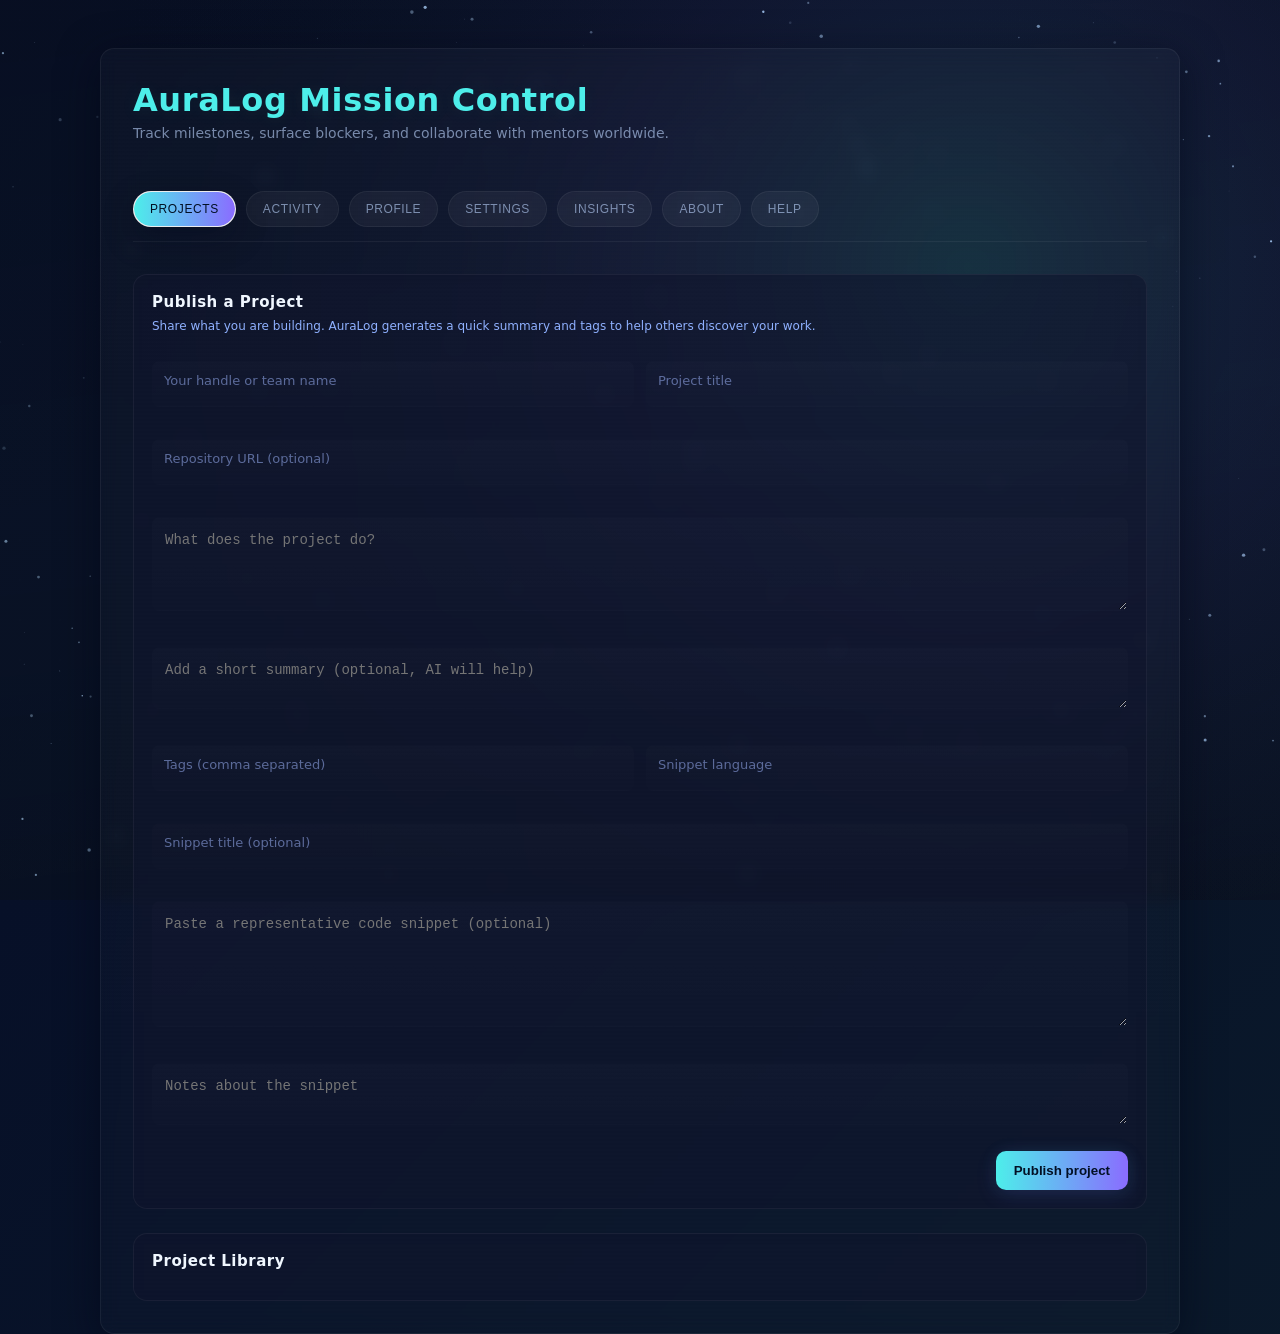
==== commit be5d5aac: "YOur message" ====
--- a/dashboard.html
+++ b/dashboard.html
@@ -36,6 +36,7 @@
         <button class="dashboard-tab" type="button" data-target="activity">Activity</button>
         <button class="dashboard-tab" type="button" data-target="profile">Profile</button>
         <button class="dashboard-tab" type="button" data-target="settings">Settings</button>
+    <button class="dashboard-tab" type="button" data-target="insights">Insights</button>
         <button class="dashboard-tab" type="button" data-target="about">About</button>
         <button class="dashboard-tab" type="button" data-target="help">Help</button>
       </nav>
@@ -181,7 +182,75 @@
         </section>
       </section>
 
+      <section class="deck-section" data-section="insights">
+        <section class="panel">
+          <h2>Mission Insights</h2>
+          <p class="panel-help">Hybrid heuristics + AI distil the latest project, progress, and doubt telemetry into action items.</p>
+          <div id="insightHero" class="insight-hero">
+            <div class="insight-glow"></div>
+            <div class="insight-content">
+              <h3 id="insightHeadline">Gathering nebula data…</h3>
+              <p id="insightDetail">Hang tight while AuraLog synthesizes priorities.</p>
+              <ul id="insightActions" class="insight-actions"></ul>
+              <div class="insight-meta">
+                <span id="insightMomentum" class="metric-chip">Momentum</span>
+                <span id="insightCompletion" class="metric-chip">Completion</span>
+                <span id="insightResolution" class="metric-chip">Resolution</span>
+              </div>
+              <div class="insight-trailing">
+                <div class="insight-telemetry">
+                  <span id="insightTrending" class="insight-trending">Trending: awaiting more signals</span>
+                  <span id="insightGenerated" class="insight-generated">Synced moments ago</span>
+                  <span id="insightModel" class="insight-model">Model: heuristics+AI</span>
+                </div>
+                <button id="refreshInsights" class="btn-outline btn-insight-refresh" type="button">Refresh insights</button>
+              </div>
+            </div>
+          </div>
+        </section>
+
+        <section class="panel">
+          <h2>Telemetry</h2>
+          <div class="insight-grid">
+            <div class="insight-card">
+              <h3>Progress Pulse</h3>
+              <dl id="progressSummary" class="insight-stats"></dl>
+            </div>
+            <div class="insight-card">
+              <h3>Doubt Orbit</h3>
+              <dl id="doubtSummary" class="insight-stats"></dl>
+            </div>
+            <div class="insight-card">
+              <h3>Project Signals</h3>
+              <dl id="projectSummary" class="insight-stats"></dl>
+            </div>
+          </div>
+        </section>
+
+        <section class="panel">
+          <h2>Recent Highlights</h2>
+          <div id="insightTimeline" class="timeline"></div>
+        </section>
+      </section>
+
       <section class="deck-section" data-section="profile">
+        <section class="panel profile-media">
+          <h2>Profile Media</h2>
+          <p class="panel-help">Showcase up to six highlight images on your profile card. Paste hosted image URLs below or remove shots you no longer want.</p>
+          <div id="profilePhotoGallery" class="profile-gallery" data-empty="No images yet. Add a link below to populate your gallery."></div>
+          <form id="profilePhotoForm" autocomplete="off" class="profile-photo-form">
+            <label class="field wide">
+              <input name="photo_url" type="text" inputmode="url" placeholder=" " />
+              <span class="label">Image URL</span>
+              <span class="bar"></span>
+            </label>
+            <div class="photo-actions">
+              <button type="submit" class="btn-neon">Add image</button>
+              <button id="clearProfilePhotos" type="button" class="btn-outline">Clear gallery</button>
+            </div>
+          </form>
+        </section>
+
         <section class="panel">
           <h2>Your Profile</h2>
           <p class="panel-help">Edit a lightweight public profile. Save to sync details locally and, if registered, with the AuraLog service.</p>
@@ -204,24 +273,24 @@
             </label>
             <div class="row">
               <label class="field">
-                <input name="avatar" type="url" placeholder=" " />
+                <input name="avatar" type="text" inputmode="url" placeholder=" " />
                 <span class="label">Avatar URL</span>
                 <span class="bar"></span>
               </label>
               <label class="field">
-                <input name="github" type="url" placeholder=" " />
+                <input name="github" type="text" inputmode="url" placeholder=" " />
                 <span class="label">GitHub</span>
                 <span class="bar"></span>
               </label>
             </div>
             <div class="row">
               <label class="field">
-                <input name="linkedin" type="url" placeholder=" " />
+                <input name="linkedin" type="text" inputmode="url" placeholder=" " />
                 <span class="label">LinkedIn</span>
                 <span class="bar"></span>
               </label>
               <label class="field">
-                <input name="website" type="url" placeholder=" " />
+                <input name="website" type="text" inputmode="url" placeholder=" " />
                 <span class="label">Website</span>
                 <span class="bar"></span>
               </label>
--- a/static/css/style.css
+++ b/static/css/style.css
@@ -303,6 +303,72 @@
 .notify-group .notify-title{font-size:12px;text-transform:uppercase;letter-spacing:0.6px;color:#9dcaff}
 .notify-group .notify-options{display:flex;flex-wrap:wrap;gap:12px}
 .notify-group .checkbox{background:rgba(255,255,255,0.02);padding:8px 12px;border-radius:8px;border:1px solid rgba(255,255,255,0.05)}
+.profile-media{display:flex;flex-direction:column;gap:18px}
+.profile-gallery{display:grid;grid-template-columns:repeat(auto-fit,minmax(120px,1fr));gap:12px;min-height:96px;position:relative}
+.profile-gallery[data-empty]::before{content:attr(data-empty);position:absolute;inset:0;display:flex;align-items:center;justify-content:center;color:#88a7ff;font-size:12px;background:rgba(255,255,255,0.02);border:1px dashed rgba(255,255,255,0.05);border-radius:12px}
+.profile-gallery.has-items::before{display:none}
+.profile-gallery-item{position:relative;border-radius:12px;overflow:hidden;border:1px solid rgba(255,255,255,0.08);background:rgba(8,14,28,0.6);box-shadow:0 12px 32px rgba(6,10,30,0.3)}
+.profile-gallery-item img{width:100%;height:100%;object-fit:cover;display:block}
+.profile-gallery-item button{position:absolute;top:8px;right:8px;background:rgba(0,0,0,0.55);border:1px solid rgba(255,255,255,0.24);color:#fefefe;padding:4px 8px;border-radius:999px;font-size:10px;cursor:pointer;transition:background .2s ease}
+.profile-gallery-item button:hover{background:rgba(255,120,120,0.75);border-color:rgba(255,120,120,0.9)}
+.profile-photo-form{display:flex;flex-direction:column;gap:12px}
+.photo-actions{display:flex;gap:10px;flex-wrap:wrap}
+.photo-actions .btn-outline{min-width:120px}
+.insight-hero{position:relative;overflow:hidden;border-radius:16px;padding:32px;background:linear-gradient(135deg,rgba(78,238,234,0.08),rgba(138,108,255,0.12));display:flex;align-items:center;gap:24px;min-height:220px;isolation:isolate}
+.insight-hero::before{content:'';position:absolute;inset:0;background:radial-gradient(circle at 20% 30%,rgba(78,238,234,0.28),transparent 60%),radial-gradient(circle at 80% 60%,rgba(138,108,255,0.3),transparent 55%);opacity:0.7;animation:insightPulse 12s ease-in-out infinite;z-index:-2}
+.insight-hero .insight-glow{position:absolute;inset:0;filter:blur(60px);opacity:0.45;background:radial-gradient(circle at 50% 40%,rgba(255,255,255,0.12),transparent 65%);mix-blend-mode:screen;z-index:-1}
+.insight-content{max-width:520px}
+.insight-content h3{margin:0;font-size:22px;color:#f4fbff;letter-spacing:0.6px}
+.insight-content p{margin:10px 0 18px;color:#cbe7ff;font-size:14px;line-height:1.6}
+.insight-actions{margin:0;padding-left:18px;color:#aee9ff;font-size:13px;line-height:1.5}
+.insight-actions li{margin-bottom:6px}
+.insight-meta{display:flex;flex-wrap:wrap;gap:10px;margin-top:14px}
+.metric-chip{display:inline-flex;align-items:center;gap:6px;padding:8px 14px;border-radius:12px;background:rgba(255,255,255,0.08);border:1px solid rgba(255,255,255,0.12);color:#f4fbff;font-size:12px;text-transform:uppercase;letter-spacing:0.7px}
+.metric-chip[data-tone="boost"]{background:rgba(111,255,191,0.22);border-color:rgba(111,255,191,0.32);color:#e4fff3;box-shadow:0 0 12px rgba(111,255,191,0.26)}
+.metric-chip[data-tone="alert"]{background:rgba(255,120,120,0.24);border-color:rgba(255,120,120,0.34);color:#ffe0e0;box-shadow:0 0 12px rgba(255,120,120,0.22)}
+.metric-chip[data-tone="steady"]{background:rgba(255,255,255,0.08);border-color:rgba(255,255,255,0.14);color:#f4fbff}
+.insight-trailing{margin-top:18px;display:flex;flex-wrap:wrap;gap:12px;align-items:center;justify-content:space-between}
+.insight-telemetry{display:flex;flex-wrap:wrap;gap:10px;align-items:center;font-size:11px;letter-spacing:0.6px}
+.insight-telemetry span{display:inline-flex;align-items:center;gap:6px;padding:6px 12px;border-radius:999px;background:rgba(255,255,255,0.06);border:1px solid rgba(255,255,255,0.08);color:#cbe7ff}
+.insight-trending{color:#d9f6ff}
+.insight-generated{color:#9dcaff}
+.insight-model{color:#b7f7ff}
+.btn-insight-refresh{padding:10px 18px;border-radius:999px;font-size:11px;text-transform:uppercase;letter-spacing:0.7px;background:rgba(78,238,234,0.08);color:#dffeff;border-color:rgba(78,238,234,0.4);transition:all .2s ease}
+.btn-insight-refresh:hover{background:rgba(138,108,255,0.12);border-color:rgba(138,108,255,0.4);color:#ffffff}
+.btn-insight-refresh:active{transform:translateY(1px)}
+.insight-hero::after{content:'';position:absolute;width:360px;height:360px;top:-120px;right:-60px;background:radial-gradient(circle at 30% 30%,rgba(255,255,255,0.18),transparent 70%);filter:blur(40px);opacity:0.55;animation:morphAura 18s ease-in-out infinite;mix-blend-mode:screen;z-index:-1}
+.insight-hero[data-state="loading"]::after{animation-duration:12s;opacity:0.4}
+.insight-hero[data-state="loading"] .insight-content h3{color:#c7f6ff}
+.insight-hero[data-state="loading"] .metric-chip{opacity:0.7}
+.insight-hero[data-state="error"]{border:1px solid rgba(255,120,120,0.32);box-shadow:0 0 30px rgba(255,120,120,0.12)}
+.insight-hero[data-state="error"] .insight-content h3{color:#ffbcbc}
+.insight-hero[data-state="error"] .insight-content p{color:#ffdada}
+.insight-hero[data-state="error"] .insight-telemetry span{background:rgba(255,120,120,0.12);border-color:rgba(255,120,120,0.18);color:#ffd4d4}
+
+@keyframes morphAura{
+  0%{transform:translate3d(0,0,0) scale(1);border-radius:36% 64% 42% 58%/58% 42% 58% 42%;opacity:0.55}
+  33%{transform:translate3d(-40px,20px,0) scale(1.08);border-radius:58% 42% 48% 52%/52% 48% 58% 42%;opacity:0.65}
+  66%{transform:translate3d(10px,-30px,0) scale(0.95);border-radius:46% 54% 62% 38%/40% 60% 40% 60%;opacity:0.5}
+  100%{transform:translate3d(0,0,0) scale(1);border-radius:36% 64% 42% 58%/58% 42% 58% 42%;opacity:0.55}
+}
+.insight-grid{display:grid;grid-template-columns:repeat(auto-fit,minmax(220px,1fr));gap:16px}
+.insight-card{background:rgba(5,14,30,0.54);border:1px solid rgba(255,255,255,0.06);border-radius:14px;padding:18px;box-shadow:0 18px 40px rgba(4,10,24,0.45);position:relative;overflow:hidden}
+.insight-card::after{content:'';position:absolute;inset:0;border-radius:inherit;background:linear-gradient(120deg,rgba(78,238,234,0.06),transparent 60%);pointer-events:none}
+.insight-card h3{margin:0 0 12px;font-size:15px;color:#e6f8ff}
+.insight-stats{margin:0;display:grid;grid-template-columns:repeat(2,minmax(0,1fr));gap:10px;font-size:12px;color:#cde5ff}
+.insight-stats dt{font-weight:600;color:#9dcaff}
+.insight-stats dd{margin:0;font-size:13px;color:#f4fbff}
+.timeline{display:flex;flex-direction:column;gap:12px;margin-top:6px}
+.timeline-event{position:relative;padding:14px 16px 14px 28px;border-radius:12px;background:rgba(255,255,255,0.04);border:1px solid rgba(255,255,255,0.06);color:#d9ebff}
+.timeline-event::before{content:'';position:absolute;left:12px;top:18px;width:8px;height:8px;border-radius:50%;background:var(--neon);box-shadow:0 0 12px var(--neon)}
+.timeline-event strong{display:block;color:#f0f8ff;font-size:13px;margin-bottom:4px}
+.timeline-event span{display:block;font-size:11px;color:#9fc7ff}
+
+@keyframes insightPulse{
+  0%{transform:translate3d(0,0,0);opacity:0.6}
+  50%{transform:translate3d(10px,-6px,0) scale(1.05);opacity:0.85}
+  100%{transform:translate3d(0,0,0);opacity:0.6}
+}
 .info-list{margin:8px 0 0;padding-left:18px;color:var(--feed-card-text);font-size:13px;line-height:1.6}
 .info-list li{margin-bottom:6px}
 .info-list a{color:var(--neon);text-decoration:none}
